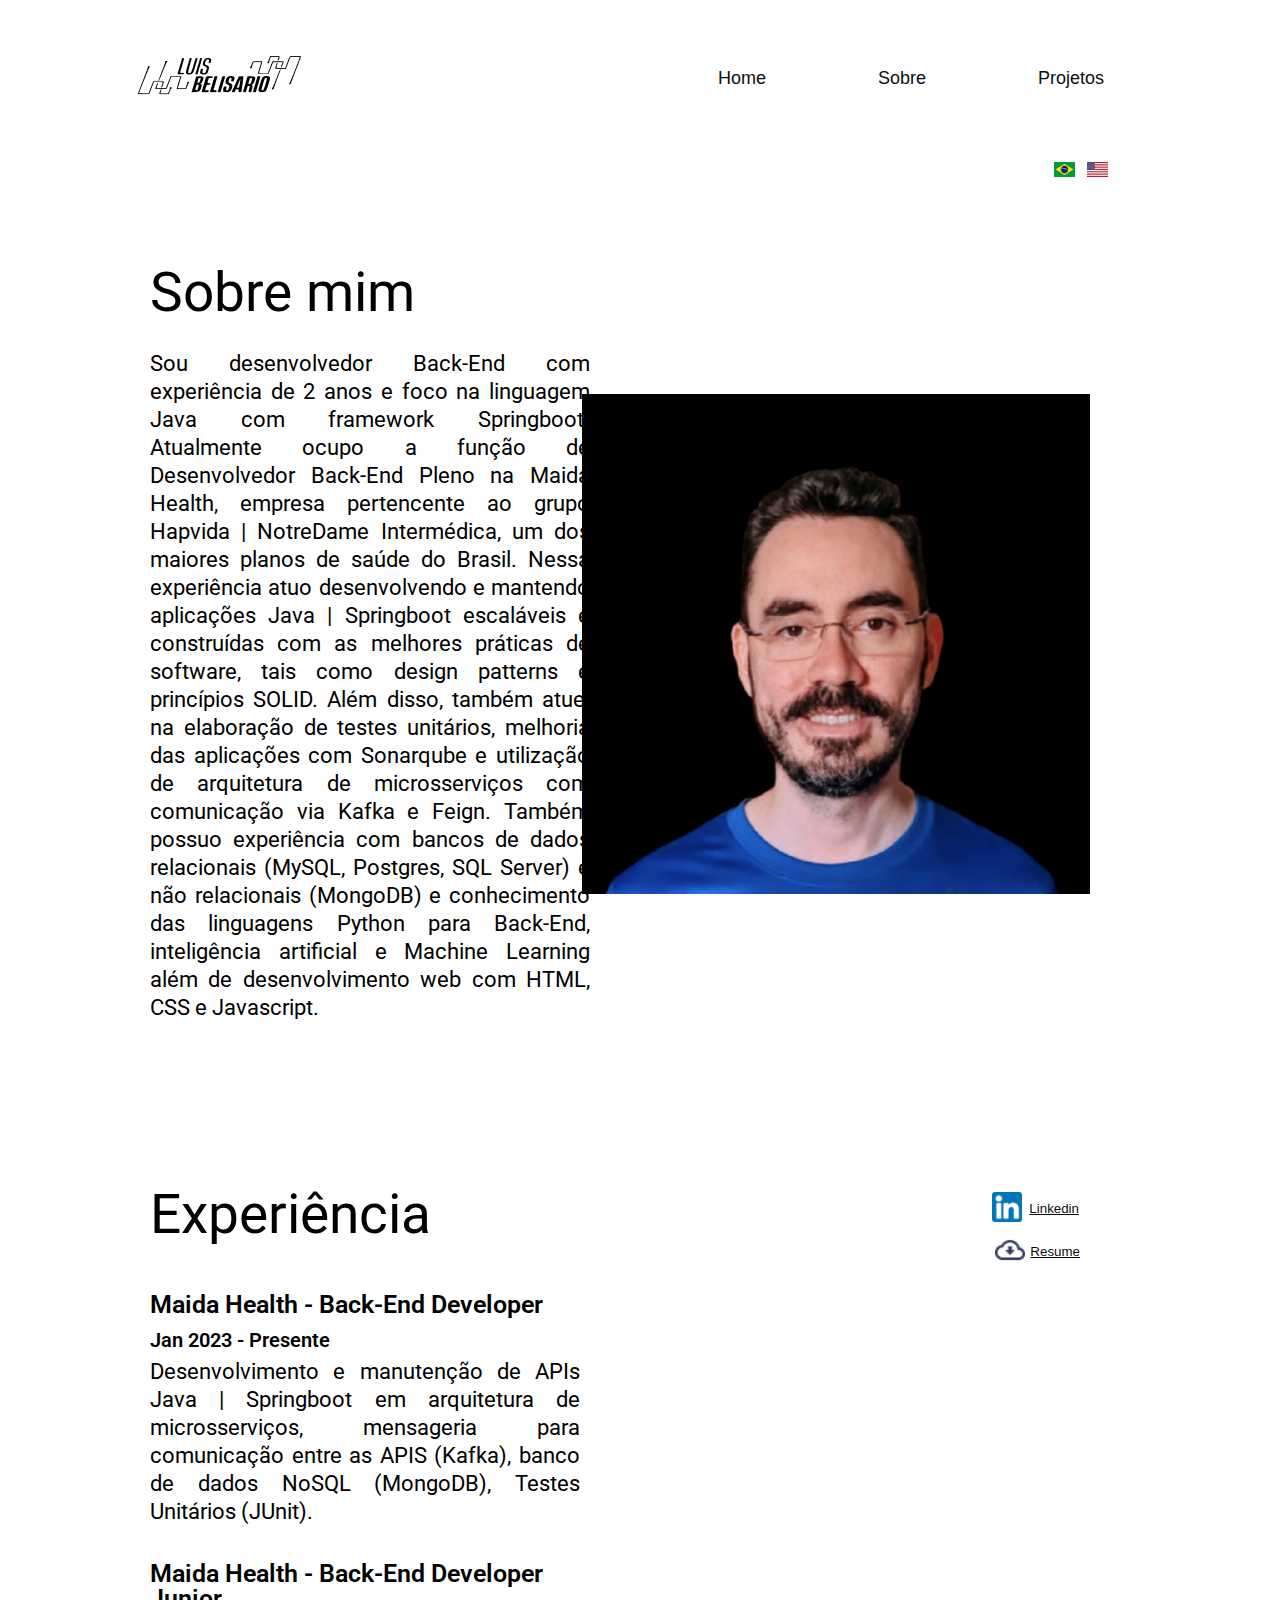
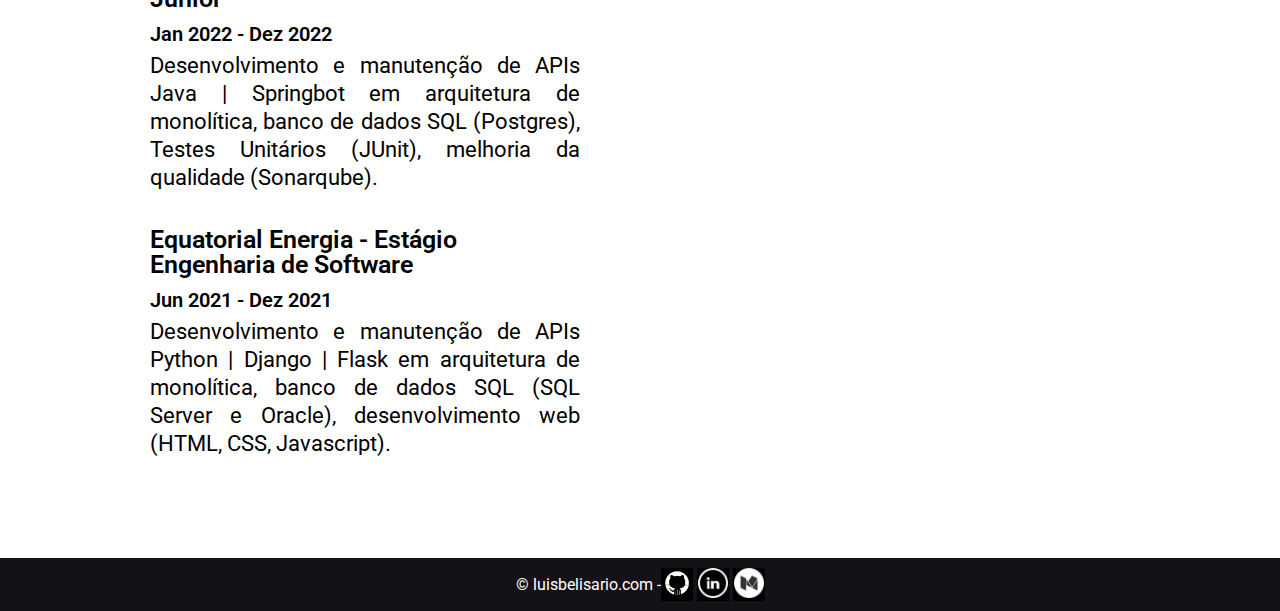
==== about.html @ 6fc90ef1 "ajustes finais de texto" ====
<!DOCTYPE html>
<html>
<head>
    <meta charset="UTF-8">
    <meta http-equiv="X-UA-Compatible" content="IE=edge">
    <meta name="viewport" content="width=device-width, initial-scale=1.0">
    <link rel="stylesheet" href="./styles/stylesAbout.css">
    <title>luisbelisario.com</title>
</head>
<body>
    <!--Header-->
    <header>
        <nav class="nav-container">
            <button onclick="window.location.href = 'index.html'" class="nav-img">
                <img src="./images/logo.png" alt="Logo">
            </button>
            <div class="nav-wrapper">
                <ul class="nav-list">
                    <li>
                        <button onclick="window.location.href = 'index.html'">Home</button>
                     </li>
                     <li>
                         <button class="about" onclick="window.location.href = '#'">Sobre</button>
                     </li>
                     <li>
                         <button class="projects-nav" onclick="window.location.href = '#'">Projetos</button>
                     </li>
                </ul>
            </div>
        </nav>
    </header>

    <!--Language div-->
    <div class="language-area">
        <div class="language-container">
            <a href="#" language="portuguese" class="active">
                <img src="./images/brazil.png" alt="" class="flag-img">
            </a>
            <a href="#" language="english">
                <img src="./images/usa.png" alt="" class="flag-img">
            </a>
        </div>
    </div>

    <div class="content-container">
        <!--About me div-->
    <section class="about-me-area">
        <div class="about-text">
            <h1 class="about-title">Sobre mim</h1>
            <p class="about-paragraph">
                Sou desenvolvedor Back-End com experiência de 2 anos e 
                foco na linguagem Java com framework Springboot. 
                Atualmente ocupo a função de Desenvolvedor Back-End Pleno na Maida Health, 
                empresa pertencente ao grupo Hapvida | NotreDame Intermédica, um dos 
                maiores planos de saúde do Brasil. Nessa experiência atuo desenvolvendo 
                e mantendo aplicações Java | Springboot escaláveis e construídas com 
                as melhores práticas de software, tais como design patterns e princípios SOLID. 
                Além disso, também atuei na elaboração de testes unitários, melhoria das 
                aplicações com Sonarqube e utilização de arquitetura de microsserviços 
                com comunicação via Kafka e Feign. Também possuo experiência com bancos de 
                dados relacionais (MySQL, Postgres, SQL Server) e não relacionais (MongoDB) 
                e conhecimento das linguagens Python para Back-End, inteligência 
                artificial e Machine Learning além de desenvolvimento web com HTML, CSS e Javascript.
            </p>
        </div>
        <div class="about-img">
            <img src="./images/eu.png" alt="photo">
        </div>
    </section>

    <!--Experience div-->
    <section class="experience-area">
        <div class="about-text">
            <h1 class="experience-title">Experiência</h1>
            <div class="text-container">
                <h2>Maida Health - Back-End Developer</h2>
                <h3 class="experience-subtitle1">Jan 2023 - Presente</h3>
                <p class="experience-paragraph1">
                    Desenvolvimento e manutenção de APIs Java | Springboot em arquitetura de microsserviços, 
                    mensageria para comunicação entre as APIS (Kafka), banco de dados NoSQL (MongoDB), 
                    Testes Unitários (JUnit).
                </p>
            </div>
            <div class="text-container">
                <h2>Maida Health - Back-End Developer Junior</h2>
                <h3 class="experience-subtitle2">Jan 2022 - Dez 2022</h3>
                <p class="experience-paragraph2">
                    Desenvolvimento e manutenção de APIs Java | Springbot em arquitetura de monolítica, 
                    banco de dados SQL (Postgres), Testes Unitários (JUnit), melhoria da qualidade (Sonarqube).
                </p>
            </div>
            <div class="text-container">
                <h2>Equatorial Energia - Estágio Engenharia de Software</h2>
                <h3 class="experience-subtitle3">Jun 2021 - Dez 2021</h3>
                <p class="experience-paragraph3">
                    Desenvolvimento e manutenção de APIs Python | Django | Flask em arquitetura de monolítica, 
                    banco de dados SQL (SQL Server e Oracle), desenvolvimento web (HTML, CSS, Javascript).
                </p>
            </div>
        </div>
        <div class="links-container">
                <div class="linkedin-container">
                    <button onclick="window.location.href = 'https://www.linkedin.com/in/luis-santos197/'"><img src="./images/linkedin-azul.png" alt=""></button> 
                    <button onclick="window.location.href = 'https://www.linkedin.com/in/luis-santos197/'"><p>Linkedin</p></button>
                </div>
                <div class="download-container">
                    <button onclick="window.location.href = 'https://drive.google.com/file/d/1o8_RFL7rjcX5uAfMgVdzl8bWO-0GcDRz/view?usp=sharing'"><img src="./images/download.png" alt=""></button>
                    <button onclick="window.location.href = 'https://drive.google.com/file/d/1o8_RFL7rjcX5uAfMgVdzl8bWO-0GcDRz/view?usp=sharing'"><p class="resume">Resume</p></button>
                </div>
        </div>
    </section>
    </div>
    
    <!--Footer area-->
    <footer>
        <div class="footer-container">
            <p>&copy; luisbelisario.com - </p>
            <div class="footer-img-container">
                <button onclick="window.location.href = 'https://github.com/luisbelisario'">
                    <img src="./images/github.jpeg" alt="" class="footer-img">
                </button>
                <button onclick="window.location.href = 'https://www.linkedin.com/in/luis-santos197/'">
                    <img src="./images/linkedin.png" alt="" class="footer-img">
                </button>
                <button onclick="window.location.href = 'https://medium.com/@luisbls197'">
                    <img src="./images/medium.png" alt="" class="footer-img">
                </button>
            </div>
        </div>
    </footer>

    <script src="./scripts/scriptsAbout.js"></script>
</body>
</html>
---- styles/stylesAbout.css ----
@import url('https://fonts.googleapis.com/css2?family=Open+Sans:wght@300;400&family=Poppins:wght@300;500;600&family=Prompt:wght@100;200;400;500;600&family=Roboto:wght@400;700&display=swap');

html, body, div, span, applet, object, iframe,
h1, h2, h3, h4, h5, h6, p, blockquote, pre,
a, abbr, acronym, address, big, cite, code,
del, dfn, em, img, ins, kbd, q, s, samp,
small, strike, strong, sub, sup, tt, var,
b, u, i, center,
dl, dt, dd, ol, ul, li,
fieldset, form, label, legend,
table, caption, tbody, tfoot, thead, tr, th, td,
article, aside, canvas, details, embed, 
figure, figcaption, footer, header, hgroup, 
menu, nav, output, ruby, section, summary,
time, mark, audio, video {
	margin: 0;
	padding: 0;
	border: 0;
	font-size: 100%;
	font: inherit;
	vertical-align: baseline;
    scroll-behavior: smooth;
}
/* HTML5 display-role reset for older browsers */
article, aside, details, figcaption, figure, 
footer, header, hgroup, menu, nav, section {
	display: block;
}
body {
	line-height: 1;
}
ol, ul {
	list-style: none;
}
blockquote, q {
	quotes: none;
}

blockquote:before, blockquote:after,
q:before, q:after {
	content: '';
	content: none;
}

a {
    text-decoration: none;
}

table {
	border-collapse: collapse;
	border-spacing: 0;
}

html, body {
    font-family: 'Roboto', sans-serif;
}

.col-6 {
    width: 50vw;
}

.col-12 {
    width: 94vw;
}

/* HEADER */

header {
    padding: 5px 120px;
}

.nav-container {
    display: flex;
    justify-content: space-between;
    align-items: center;
}

.nav-img {
    text-decoration: none;
    font-size: 18px;
    color: #0D0D0E;
    border:none!important;
    background-color: white!important;
    padding: 0 0;
}

.nav-img:hover {
    text-decoration: none;
    color: #1E2D41;
    cursor: pointer;
}

.nav-list {
    display: flex;
    flex-direction: row;
}

.nav-list li {
    margin: 0px 50px;
}

.nav-list button {
    text-decoration: none;
    font-size: 18px;
    color: #0D0D0E;
    border:none!important;
    background-color: white!important;
}

.nav-list button:hover {
    text-decoration: none;
    color: #1E2D41;
    cursor: pointer;
}

/* LANGUAGE-AREA */
.language-area {
    display: flex;
    justify-content: flex-end;
    padding: 5px 168px;
}

.language-container a {
    padding: 4px;
}

/* ABOUT-AREA */
.about-me-area {
    padding: 80px 150px;
    display: flex;
    justify-content: space-between;
}

.about-text {
    display: flex;
    flex-direction: column;
    justify-content: center;
    max-width: 720px;
}

.about-text h1 {
    font-size: 55px;
    margin-bottom: 30px;
}

.about-text p {
    font-size: 22px;
    text-align: justify;
    line-height: 28px;
}

.about-img {
    display: flex;
    justify-content: end;
    align-items: center;
    margin-right: 40px;
    min-width: 500px;
    width: 500px;
}

.about-img img {
    height: 500px;
}

.text-container {
    padding: 15px 0px;
}

/* EXPERIENCE-AREA */
.experience-area {
    padding: 85px 150px;
    display: flex;
    justify-content: space-between;
}

.text-container h2 {
    font-size: 25px;
    padding: 5px 0px;
    font-weight: 600;
}

.text-container h3 {
    font-size: 20px;
    padding: 8px 0px;
    font-weight: 600;
}

.links-container {
    display: flex;
    flex-direction: column;
    margin-right: 50px;
    height: 500px;
    min-width: 500px;
}

.links-container a {
    text-decoration: none;
}

.linkedin-container {
    display: flex;
    justify-content: end;
    align-items: center;
    padding: 5px 0;
}

.download-container {
    width: 500px;
    display: flex;
    justify-content: end;
    align-items: center;
    padding: 5px 0;
}

.linkedin-container img {
    padding-right: 5px;
    width: 30px;
    height: 30px;
}

.linkedin-container p {
    text-decoration: underline;
    color: #0D0D0E;
}

.linkedin-container button {
    text-decoration: none;
    border:none!important;
    background-color: #FFF!important;
    padding: 0 1px;
}

.linkedin-container button:hover {
    text-decoration: none;
    color: #1E2D41;
    cursor: pointer;
}

.download-container img {
    padding-right: 5px;
    width: 30px;
    height: 30px;
}

.download-container p {
    text-decoration: underline;
    color: #0D0D0E;
}

.download-container button {
    text-decoration: none;
    border:none!important;
    background-color: #FFF!important;
    padding: 0 0px;
}

.download-container button:hover {
    text-decoration: none;
    color: #1E2D41;
    cursor: pointer;
}

/* FOOTER */
footer {
    background-color: #141217;
    padding: 10px;
    display: flex;
    justify-content: center;
    align-items: center;
}

.footer-container {
    color: #FFF;
    text-align: center;
    display: flex;
    justify-content: center;
    align-items: center;
}

.footer-img {
    max-width: 30px;
    max-height: 30px;
}

.footer-img-container button {
    text-decoration: none;
    border:none!important;
    background-color: #000!important;
    padding: 0 1px;
}

.footer-img-container button:hover {
    text-decoration: none;
    color: #1E2D41;
    cursor: pointer;
}

/* RESPONSIVIDADE MOBILE */
@media screen and 
(min-width: 200px) and
(max-width: 640px) { 
    /* HEADER */
    header {
        padding: 0px 0px;
    }

    .nav-container {
        display: flex;
        flex-direction: column;
        align-items: center;
    }

    .nav-wrapper {
        min-width: 370px;
    }

    .nav-list {
        max-width: 500px;
        display: flex;
        justify-content: space-evenly;
    }

    .nav-list li {
        margin: 0px;
    }

    /* LANGUAGE-AREA */
    .language-area {
        display: flex;
        justify-content: flex-end;
        padding: 0px 16px;
        margin-top: 30px;
    }

    .language-container a {
        padding: 4px;
    }
    
    .content-container {
        display: flex;
        flex-direction: column;
    }

    /* ABOUT-AREA */
    .about-me-area {
        display: flex;
        flex-direction: column;
        align-items: center;
        margin-bottom: 0px;
        margin-top: 50px;
        width: 100vw;
        padding: 0px;
    }

    .about-img {
        display: none;
        justify-content: end;
        align-items: center;
        margin-right: 0px;
        min-width: 0px;
        width: 0px;
    }
    
    .about-img img {
        height: 0px;
    }

    .about-text {
        display: flex;
        flex-direction: column;
        justify-content: center;
        max-width: 80vw;
    }
    
    .about-text h1 {
        font-size: 45px;
        margin-bottom: 30px;
        text-align: center;
    }
    
    .about-text p {
        font-size: 16px;
        text-align: justify;
        line-height: 28px;
    }

    /* EXPERIENCE AREA */
    .experience-area {
        display: flex;
        flex-direction: column;
        justify-content: space-around;
        align-items: center;
        margin-bottom: 0px;
        margin-top: 50px;
        width: 100vw;
        padding: 0px;
    }

    .links-container {
        display: flex;
        flex-direction: row;
        justify-content: center;
        margin-right: 0px;
        height: 150px;
        min-width: 50px;
        max-width: 400px;
        width: 100vw;
    }

    .linkedin-container {
        display: flex;
        justify-content: center;
        align-items: center;
        padding: 0 48px;
    }
    
    .download-container {
        display: flex;
        width: 100px;
        align-items: center;
        padding: 0 48px;
    }

    /* FOOTER */
    footer {
        background-color: #141217;
        padding: 10px;
        display: flex;
        justify-content: center;
        align-items: center;
    }

    .footer-container {
        color: #FFF;
        text-align: center;
        display: flex;
        justify-content: center;
        align-items: center;
    }

    .footer-img {
        max-width: 30px;
        max-height: 30px;
    }
}
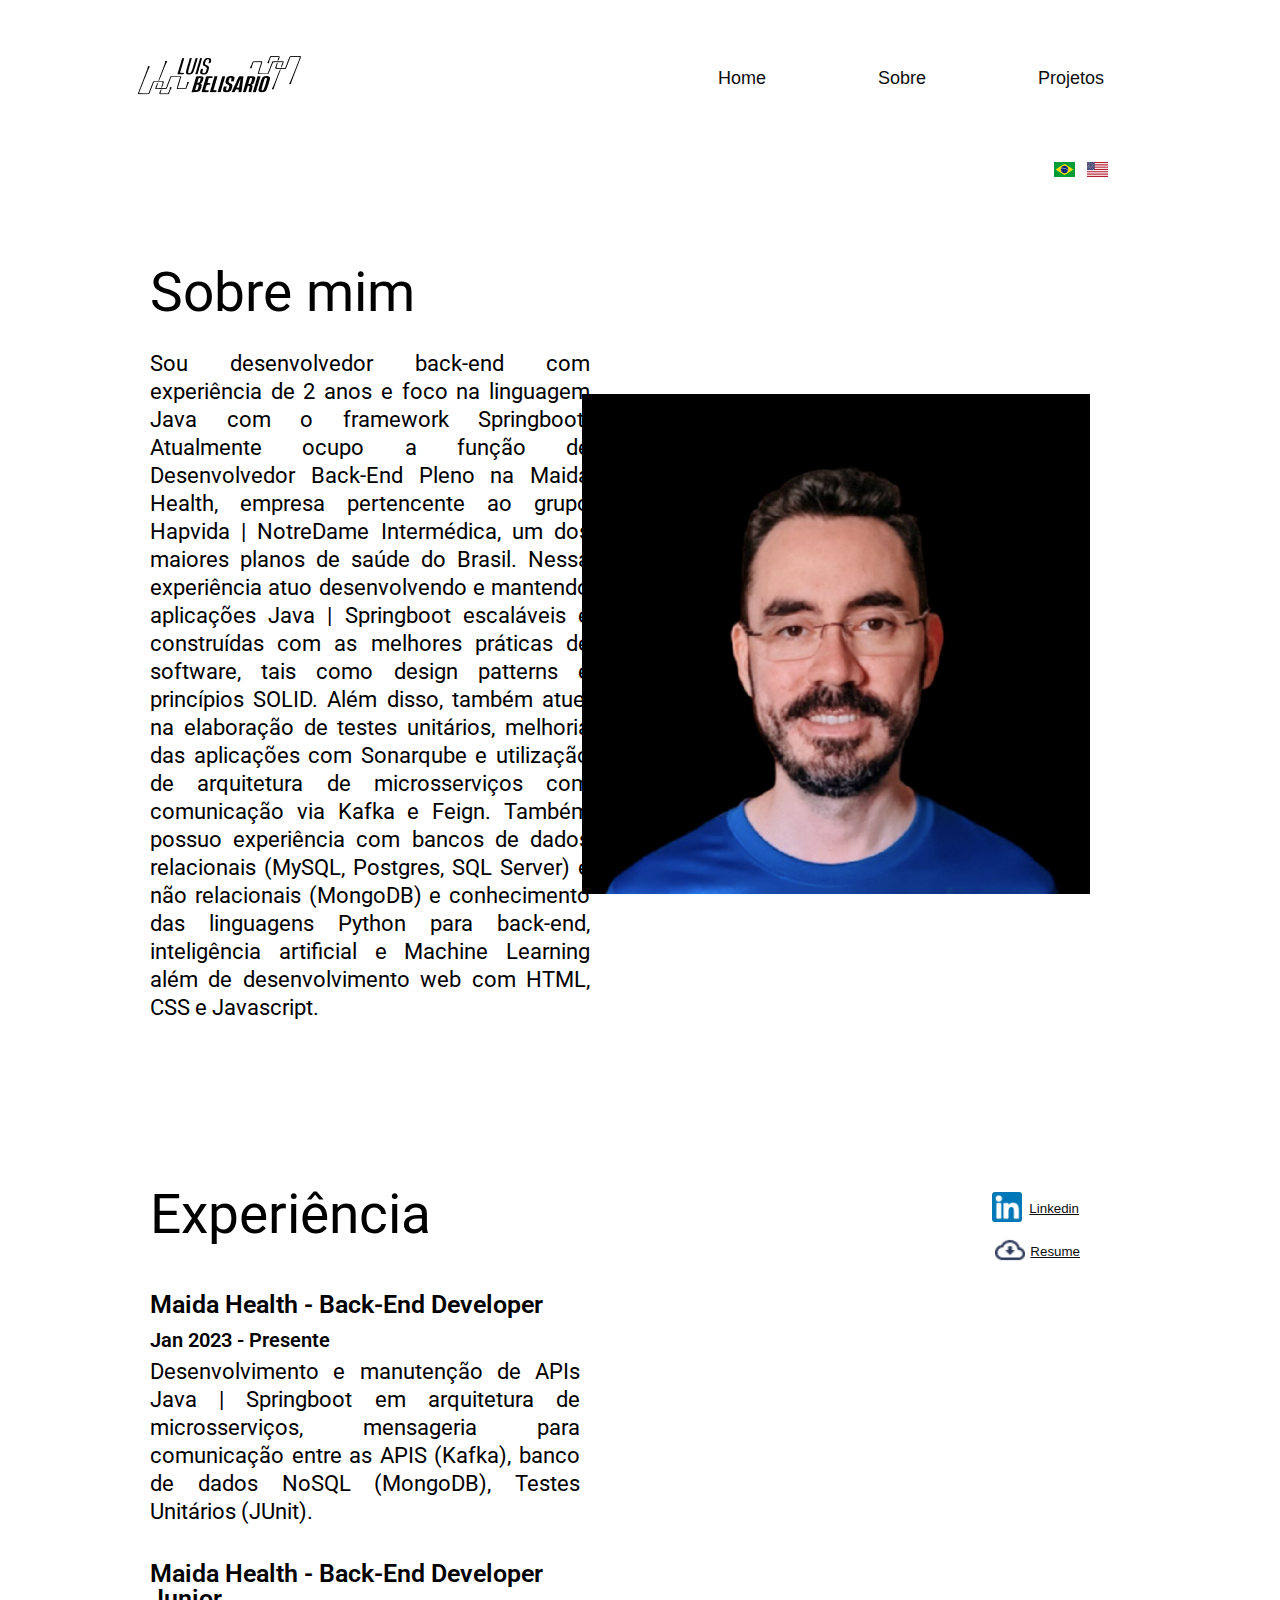
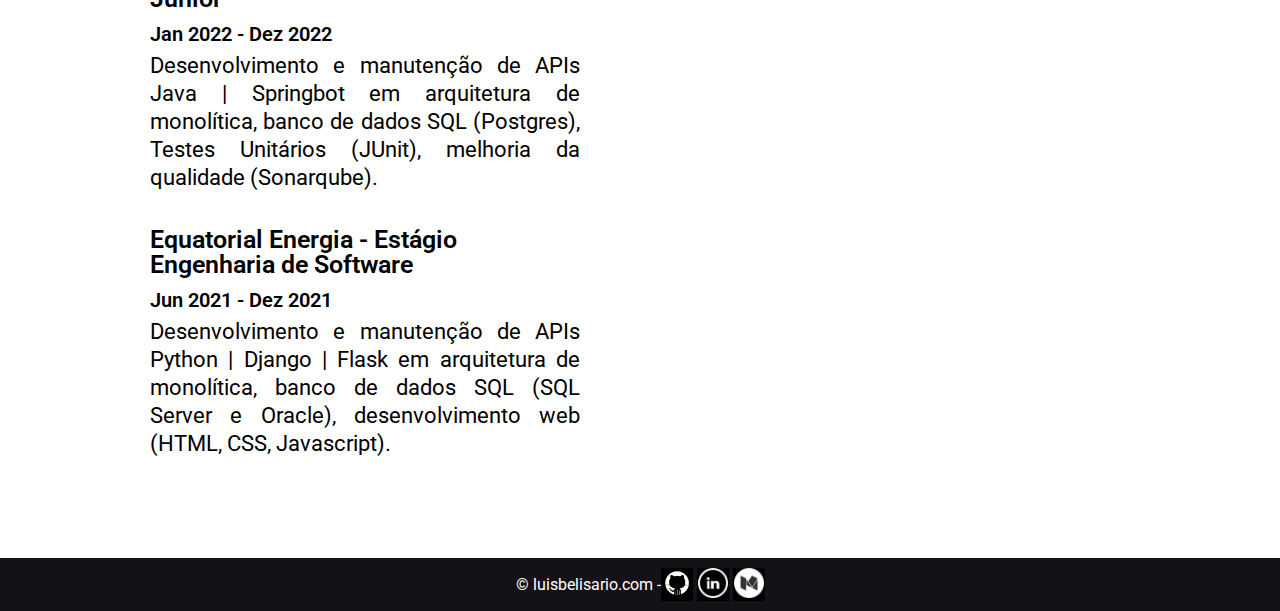
==== commit f06ae461: "ajustes finais finais" ====
--- a/about.html
+++ b/about.html
@@ -48,8 +48,8 @@
         <div class="about-text">
             <h1 class="about-title">Sobre mim</h1>
             <p class="about-paragraph">
-                Sou desenvolvedor Back-End com experiência de 2 anos e 
-                foco na linguagem Java com framework Springboot. 
+                Sou desenvolvedor back-end com experiência de 2 anos e 
+                foco na linguagem Java com o framework Springboot. 
                 Atualmente ocupo a função de Desenvolvedor Back-End Pleno na Maida Health, 
                 empresa pertencente ao grupo Hapvida | NotreDame Intermédica, um dos 
                 maiores planos de saúde do Brasil. Nessa experiência atuo desenvolvendo 
@@ -59,7 +59,7 @@
                 aplicações com Sonarqube e utilização de arquitetura de microsserviços 
                 com comunicação via Kafka e Feign. Também possuo experiência com bancos de 
                 dados relacionais (MySQL, Postgres, SQL Server) e não relacionais (MongoDB) 
-                e conhecimento das linguagens Python para Back-End, inteligência 
+                e conhecimento das linguagens Python para back-end, inteligência 
                 artificial e Machine Learning além de desenvolvimento web com HTML, CSS e Javascript.
             </p>
         </div>
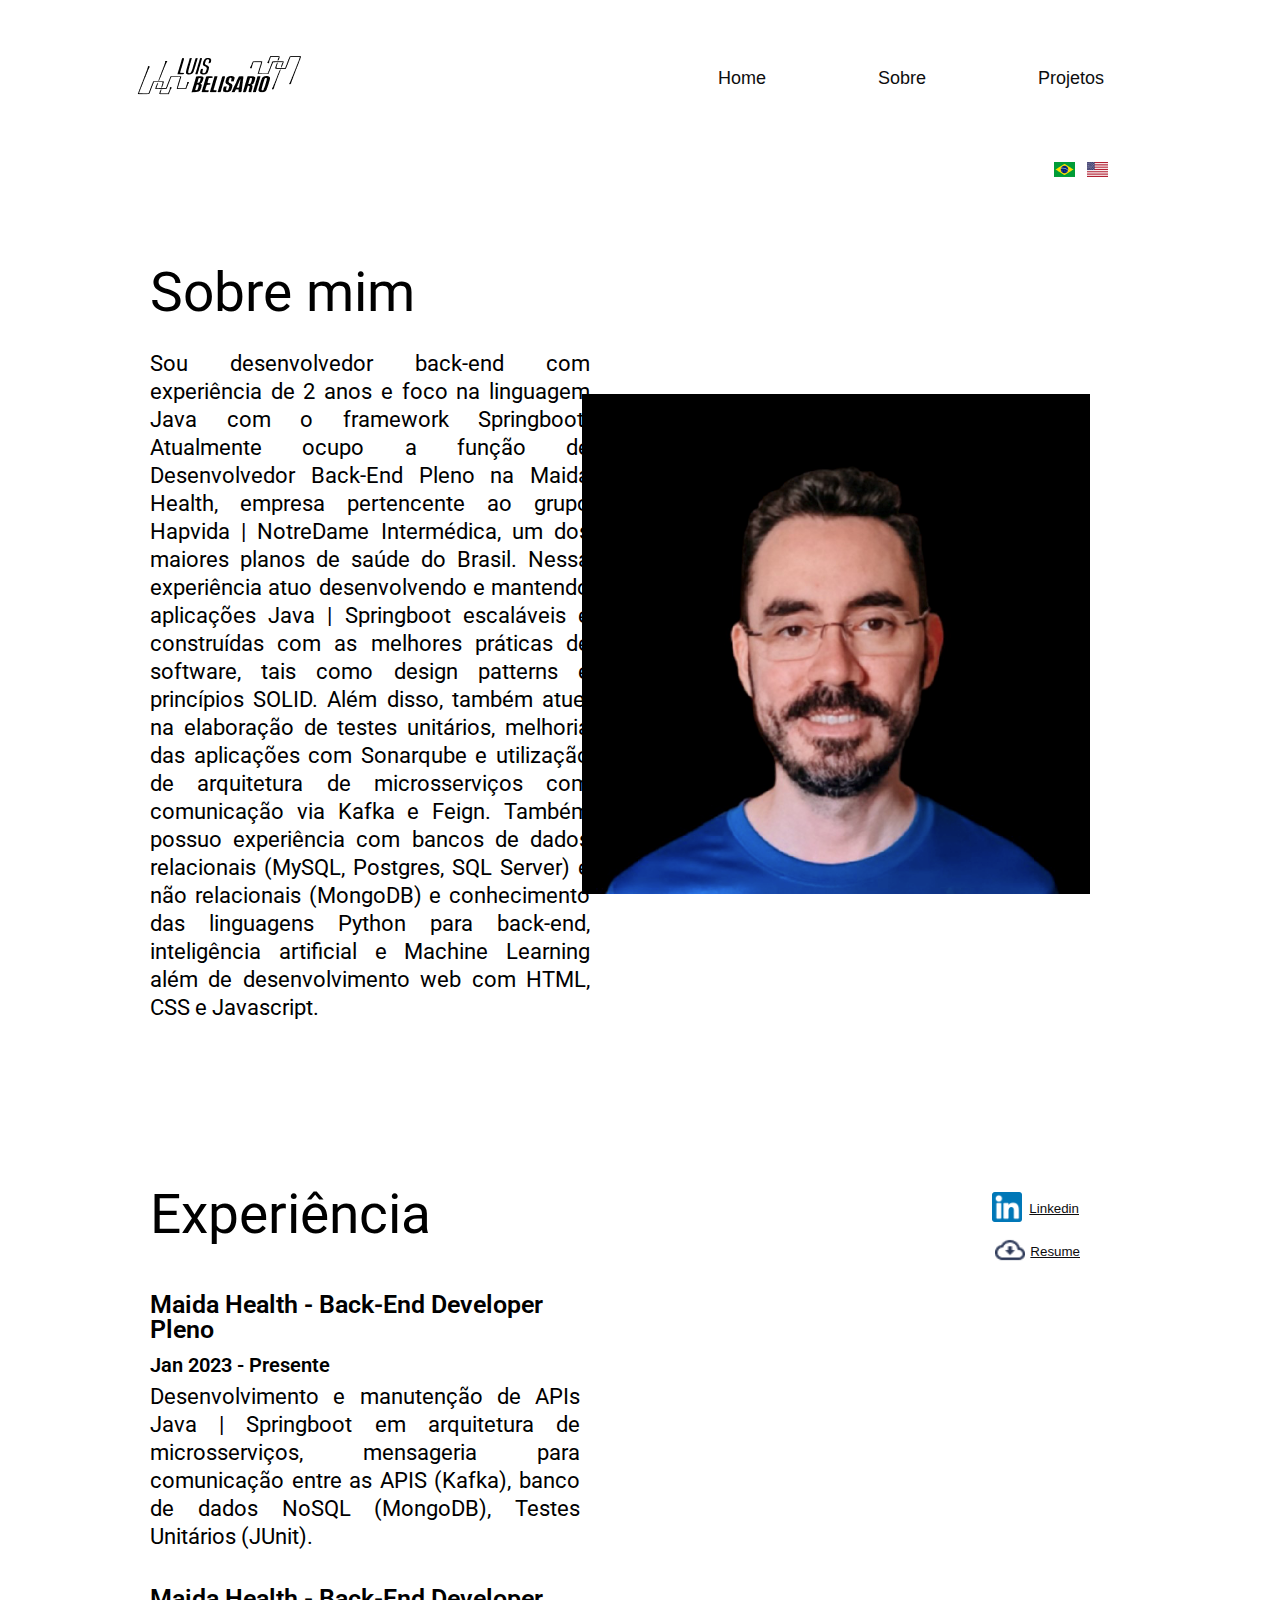
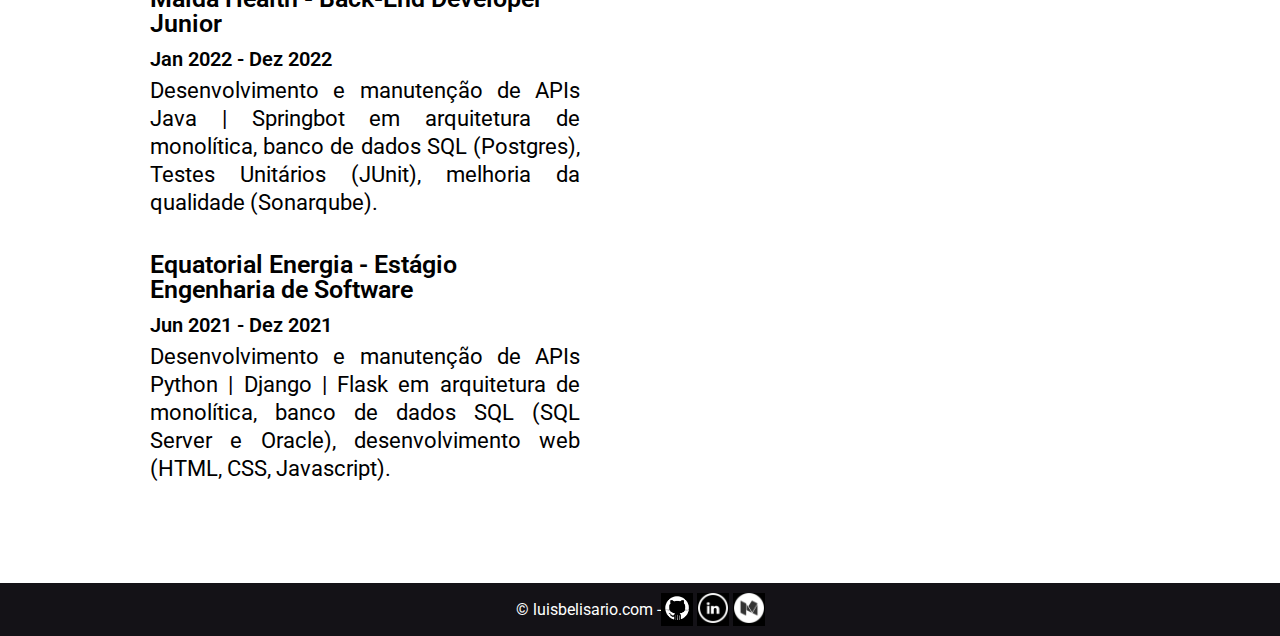
==== commit 87632dc4: "ajuste traducai cargos" ====
--- a/about.html
+++ b/about.html
@@ -23,7 +23,7 @@
                          <button class="about" onclick="window.location.href = '#'">Sobre</button>
                      </li>
                      <li>
-                         <button class="projects-nav" onclick="window.location.href = '#'">Projetos</button>
+                         <button class="projects-nav" onclick="window.location.href = 'projects.html'">Projetos</button>
                      </li>
                 </ul>
             </div>
@@ -71,9 +71,9 @@
     <!--Experience div-->
     <section class="experience-area">
         <div class="about-text">
-            <h1 class="experience-title">Experiência</h1>
+            <h1 class="experience">Experiência</h1>
             <div class="text-container">
-                <h2>Maida Health - Back-End Developer</h2>
+                <h2 class="experience-title1">Maida Health - Back-End Developer Pleno</h2>
                 <h3 class="experience-subtitle1">Jan 2023 - Presente</h3>
                 <p class="experience-paragraph1">
                     Desenvolvimento e manutenção de APIs Java | Springboot em arquitetura de microsserviços, 
@@ -90,7 +90,7 @@
                 </p>
             </div>
             <div class="text-container">
-                <h2>Equatorial Energia - Estágio Engenharia de Software</h2>
+                <h2 class="experience-title2">Equatorial Energia - Estágio Engenharia de Software</h2>
                 <h3 class="experience-subtitle3">Jun 2021 - Dez 2021</h3>
                 <p class="experience-paragraph3">
                     Desenvolvimento e manutenção de APIs Python | Django | Flask em arquitetura de monolítica, 
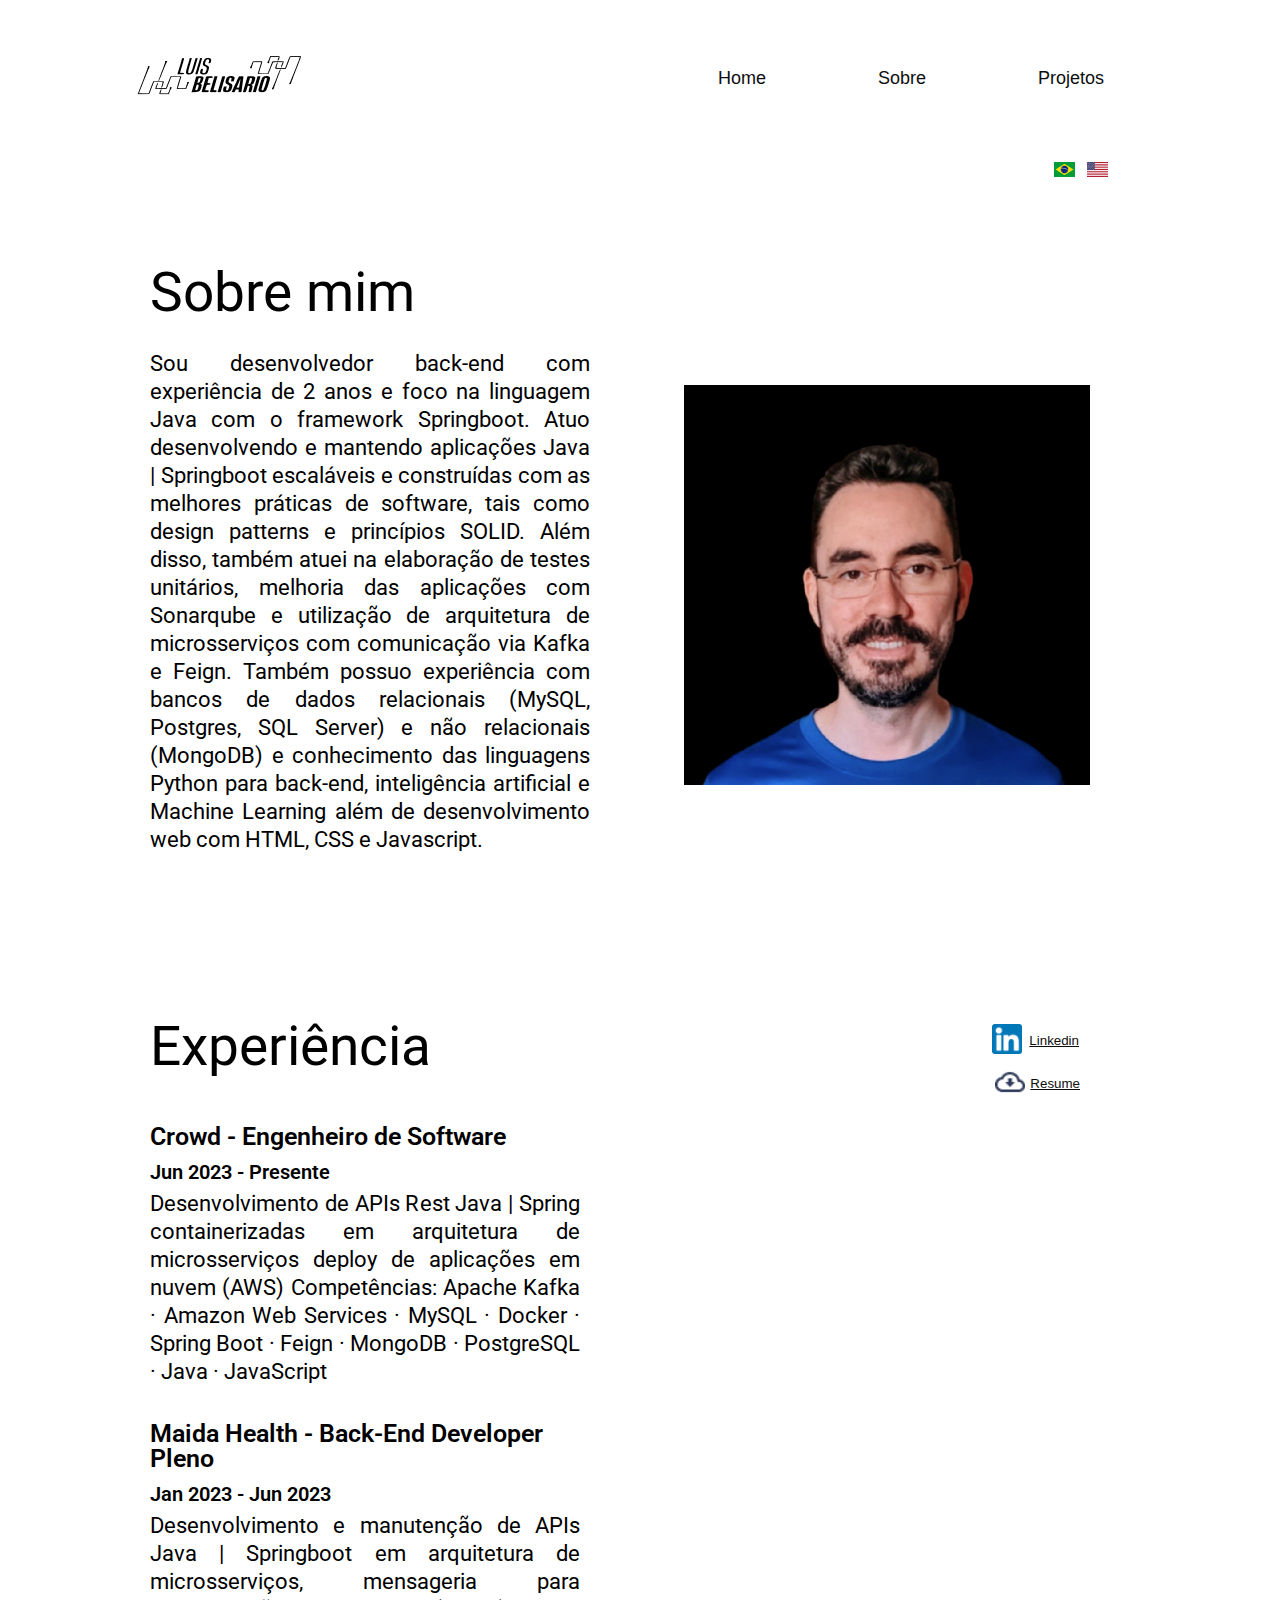
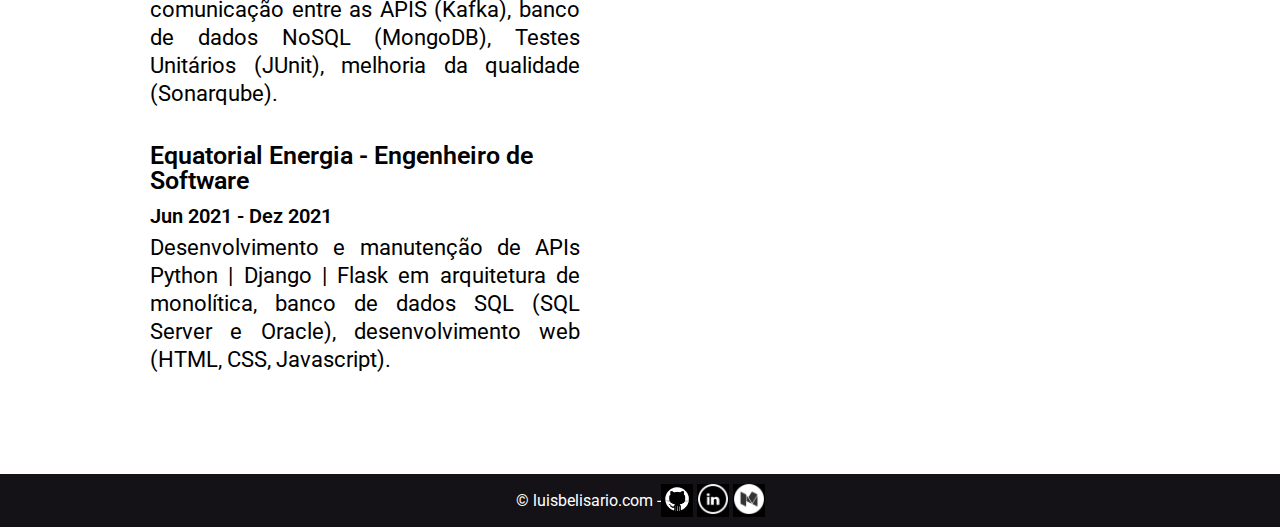
==== commit bd8e545f: "changes inn layout" ====
--- a/about.html
+++ b/about.html
@@ -49,10 +49,7 @@
             <h1 class="about-title">Sobre mim</h1>
             <p class="about-paragraph">
                 Sou desenvolvedor back-end com experiência de 2 anos e 
-                foco na linguagem Java com o framework Springboot. 
-                Atualmente ocupo a função de Desenvolvedor Back-End Pleno na Maida Health, 
-                empresa pertencente ao grupo Hapvida | NotreDame Intermédica, um dos 
-                maiores planos de saúde do Brasil. Nessa experiência atuo desenvolvendo 
+                foco na linguagem Java com o framework Springboot. Atuo desenvolvendo 
                 e mantendo aplicações Java | Springboot escaláveis e construídas com 
                 as melhores práticas de software, tais como design patterns e princípios SOLID. 
                 Além disso, também atuei na elaboração de testes unitários, melhoria das 
@@ -73,24 +70,24 @@
         <div class="about-text">
             <h1 class="experience">Experiência</h1>
             <div class="text-container">
-                <h2 class="experience-title1">Maida Health - Back-End Developer Pleno</h2>
-                <h3 class="experience-subtitle1">Jan 2023 - Presente</h3>
+                <h2 class="experience-title1">Crowd - Engenheiro de Software</h2>
+                <h3 class="experience-subtitle1">Jun 2023 - Presente</h3>
                 <p class="experience-paragraph1">
-                    Desenvolvimento e manutenção de APIs Java | Springboot em arquitetura de microsserviços, 
-                    mensageria para comunicação entre as APIS (Kafka), banco de dados NoSQL (MongoDB), 
-                    Testes Unitários (JUnit).
+                    Desenvolvimento de APIs Rest Java | Spring containerizadas em arquitetura de microsserviços deploy de aplicações em nuvem (AWS)
+                    Competências: Apache Kafka · Amazon Web Services · MySQL · Docker · Spring Boot · Feign · MongoDB · PostgreSQL · Java · JavaScript
                 </p>
             </div>
             <div class="text-container">
-                <h2>Maida Health - Back-End Developer Junior</h2>
-                <h3 class="experience-subtitle2">Jan 2022 - Dez 2022</h3>
+                <h2 class="experience-title2">Maida Health - Back-End Developer Pleno</h2>
+                <h3 class="experience-subtitle2">Jan 2023 - Jun 2023</h3>
                 <p class="experience-paragraph2">
-                    Desenvolvimento e manutenção de APIs Java | Springbot em arquitetura de monolítica, 
-                    banco de dados SQL (Postgres), Testes Unitários (JUnit), melhoria da qualidade (Sonarqube).
+                    Desenvolvimento e manutenção de APIs Java | Springboot em arquitetura de microsserviços, 
+                    mensageria para comunicação entre as APIS (Kafka), banco de dados NoSQL (MongoDB), 
+                    Testes Unitários (JUnit), melhoria da qualidade (Sonarqube).
                 </p>
             </div>
             <div class="text-container">
-                <h2 class="experience-title2">Equatorial Energia - Estágio Engenharia de Software</h2>
+                <h2 class="experience-title3">Equatorial Energia - Engenheiro de Software</h2>
                 <h3 class="experience-subtitle3">Jun 2021 - Dez 2021</h3>
                 <p class="experience-paragraph3">
                     Desenvolvimento e manutenção de APIs Python | Django | Flask em arquitetura de monolítica, 
--- a/styles/stylesAbout.css
+++ b/styles/stylesAbout.css
@@ -63,6 +63,10 @@
     width: 94vw;
 }
 
+.col-4 {
+    width: 33.33%;
+}
+
 /* HEADER */
 
 header {
@@ -293,6 +297,25 @@
     text-decoration: none;
     color: #1E2D41;
     cursor: pointer;
+}
+
+@media screen and 
+(min-width: 640px) and
+(max-width: 1500px) {
+
+    .about-img {
+        display: flex;
+        justify-content: end;
+        align-items: center;
+        margin-right: 40px;
+        min-width: 500px;
+        width: 400px;
+    }
+    
+    .about-img img {
+        margin-top: 50px;
+        height: 400px;
+    }
 }
 
 /* RESPONSIVIDADE MOBILE */
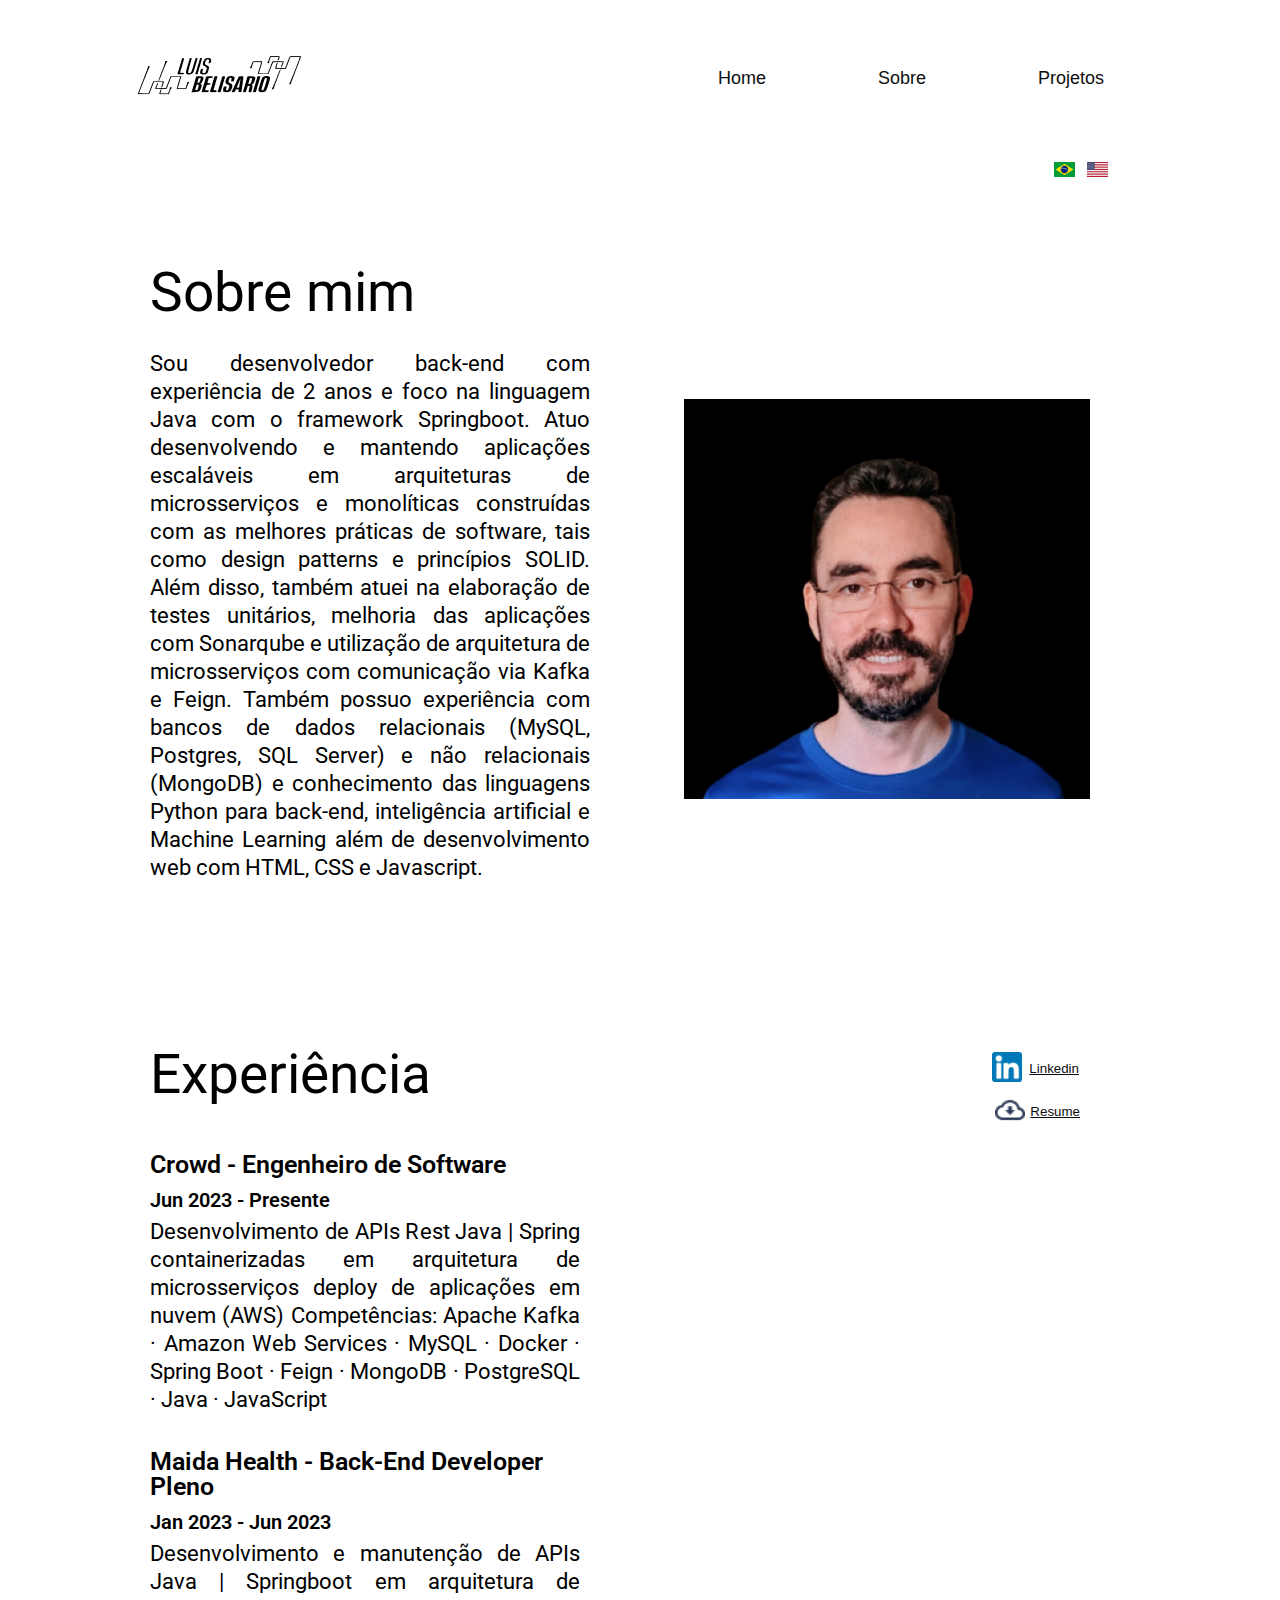
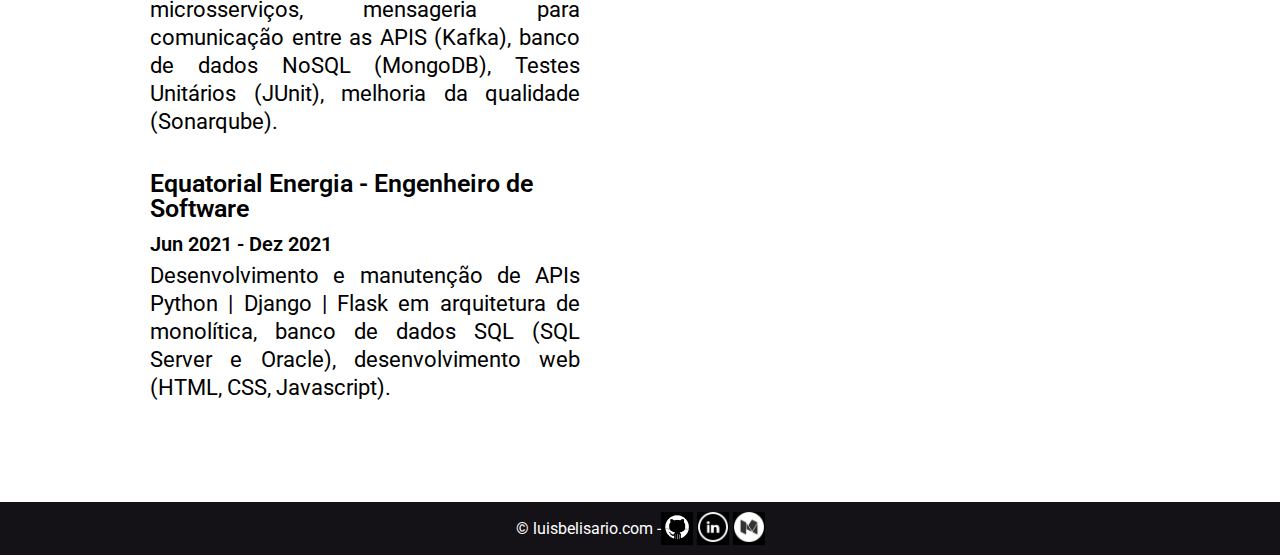
==== commit 4adca714: "description adjustments" ====
--- a/about.html
+++ b/about.html
@@ -50,7 +50,7 @@
             <p class="about-paragraph">
                 Sou desenvolvedor back-end com experiência de 2 anos e 
                 foco na linguagem Java com o framework Springboot. Atuo desenvolvendo 
-                e mantendo aplicações Java | Springboot escaláveis e construídas com 
+                e mantendo aplicações escaláveis em arquiteturas de microsserviços e monolíticas construídas com 
                 as melhores práticas de software, tais como design patterns e princípios SOLID. 
                 Além disso, também atuei na elaboração de testes unitários, melhoria das 
                 aplicações com Sonarqube e utilização de arquitetura de microsserviços 
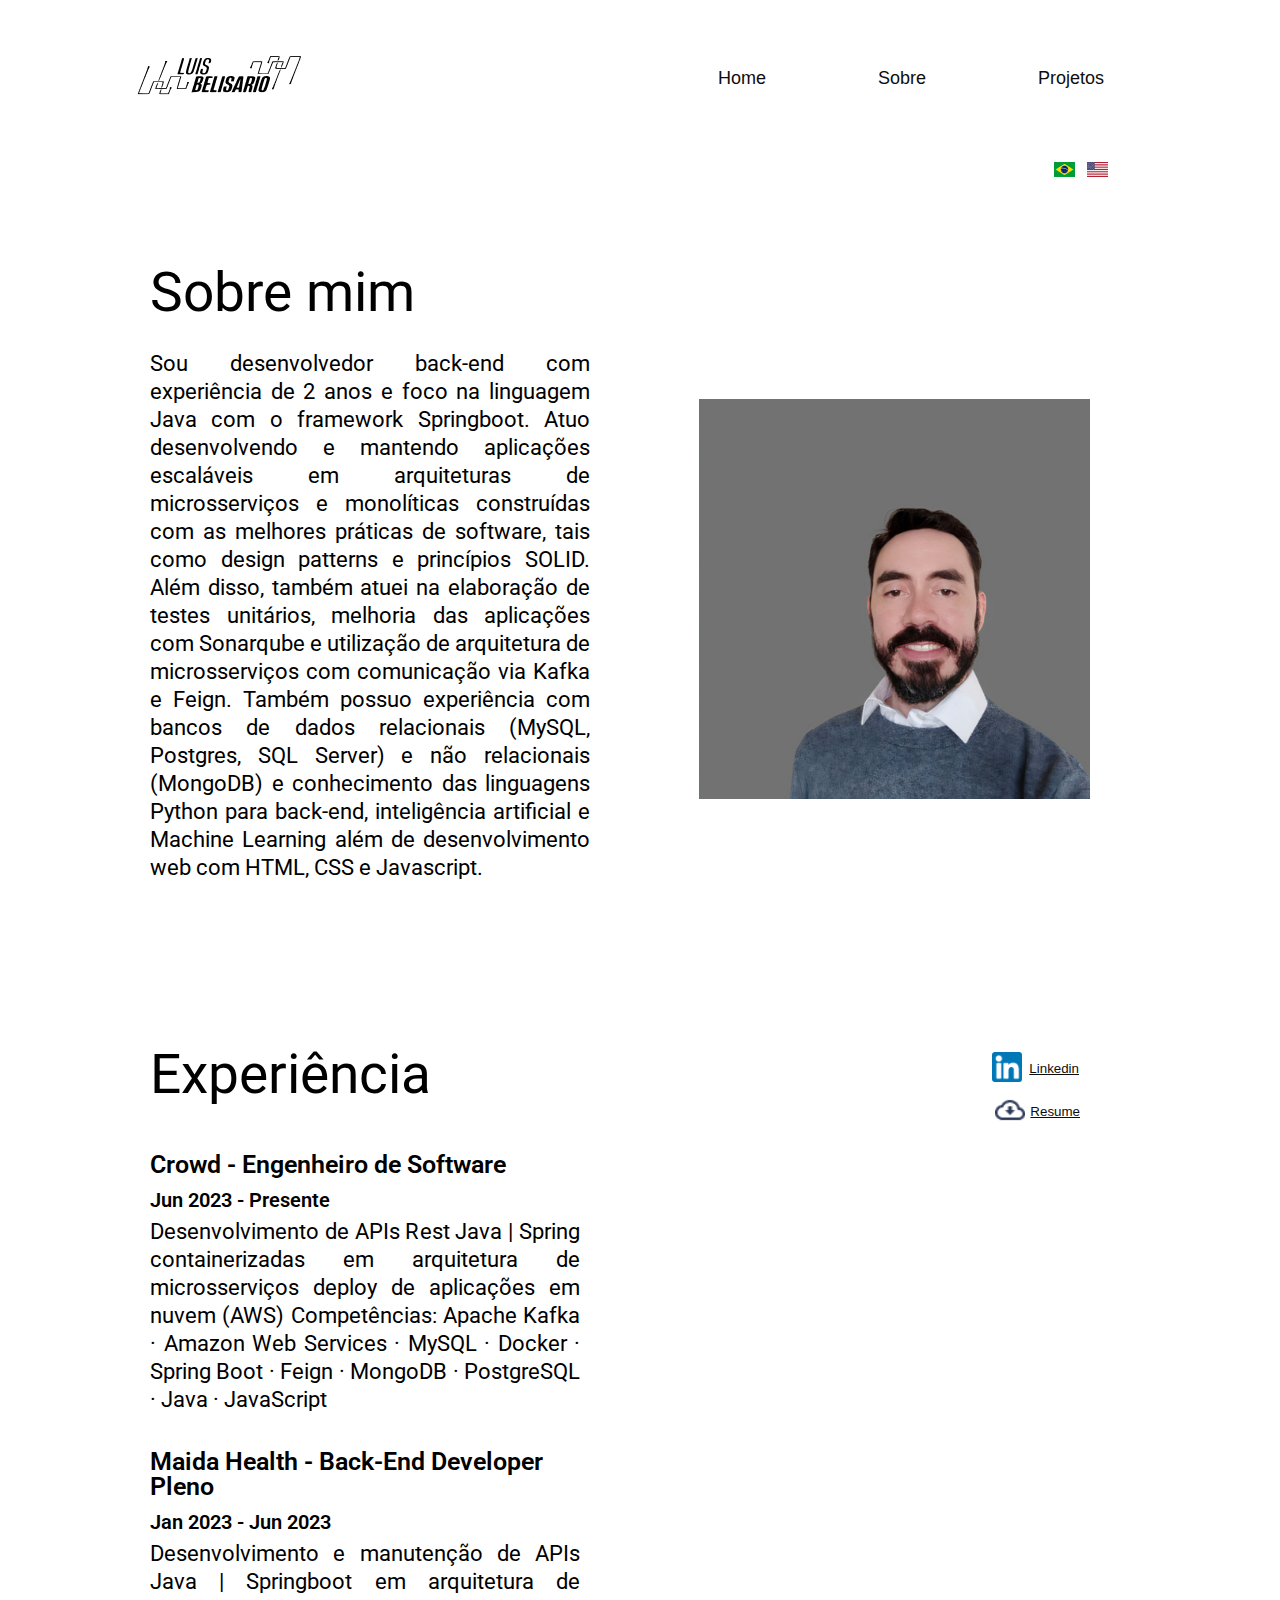
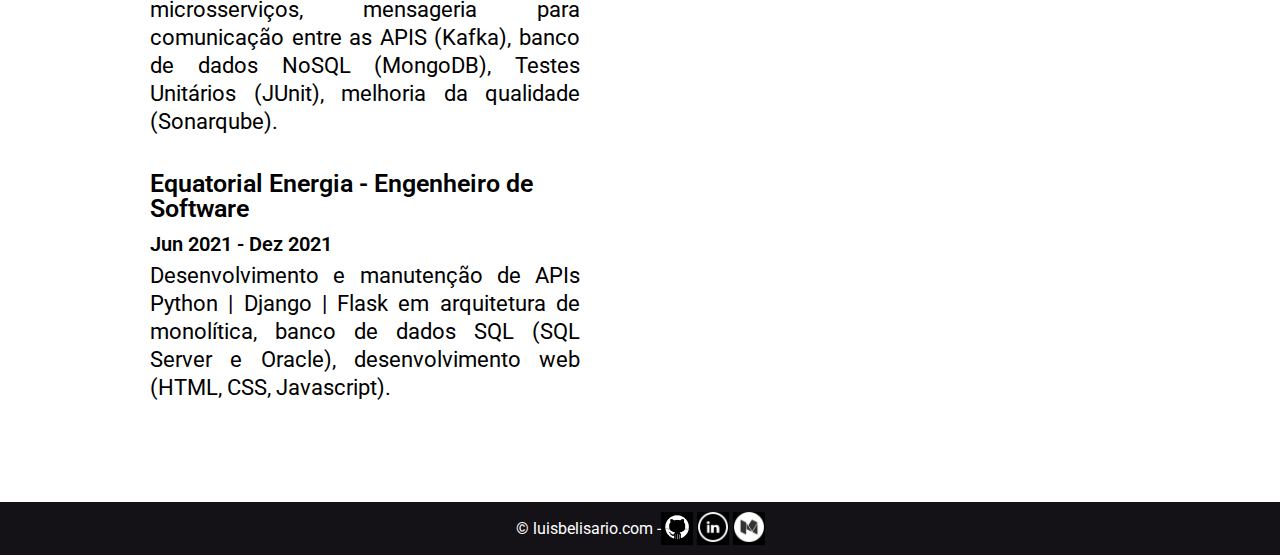
==== commit 313456db: "photo adjusments" ====
--- a/about.html
+++ b/about.html
@@ -61,7 +61,7 @@
             </p>
         </div>
         <div class="about-img">
-            <img src="./images/eu.png" alt="photo">
+            <img src="./images/foto1.png" alt="photo">
         </div>
     </section>
 
